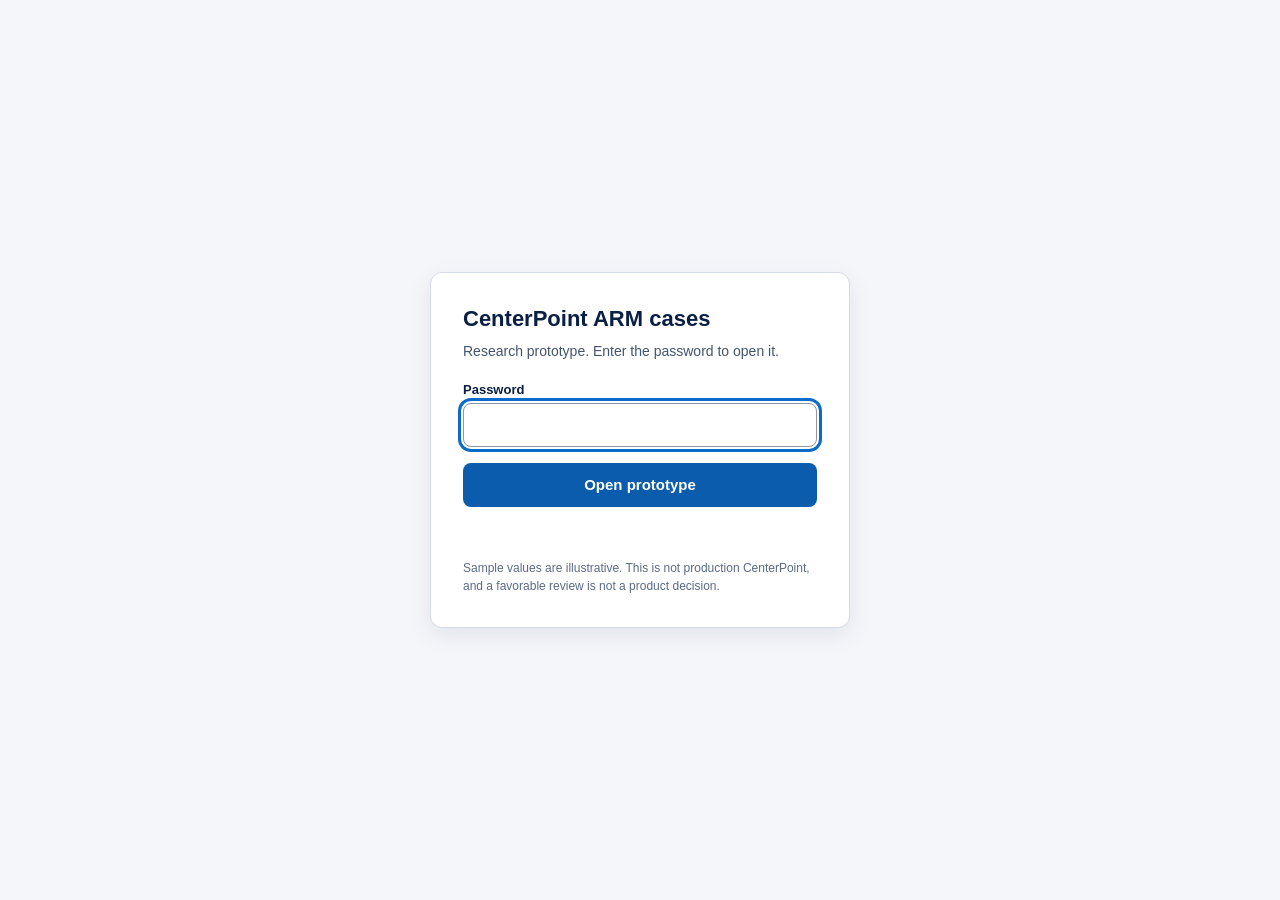
==== mvp-coming-soon.html @ 1a556a8f "Republish as a six-release plan: new R1 coming soon release, and every later release moved back one " ====
<!doctype html>
<html lang="en">
<head>
<meta charset="utf-8">
<meta name="viewport" content="width=device-width, initial-scale=1">
<meta name="robots" content="noindex, nofollow">
<title>CenterPoint ARM cases, R1 coming soon (research prototype)</title>
<style>
  :root { color-scheme: light; }
  * { box-sizing: border-box; }
  body { margin: 0; min-height: 100vh; display: grid; place-items: center; background: #f4f6fa; color: #0a1f44; font-family: Roboto, "Helvetica Neue", Arial, sans-serif; }
  main { width: min(420px, calc(100vw - 32px)); background: #fff; border: 1px solid #d5dbe6; border-radius: 12px; padding: 32px; box-shadow: 0 8px 24px rgba(10, 31, 68, 0.08); }
  h1 { margin: 0 0 8px; font-size: 22px; line-height: 1.25; }
  p { margin: 0 0 20px; font-size: 14px; line-height: 1.5; color: #44546f; }
  label { display: block; margin-bottom: 6px; font-size: 13px; font-weight: 600; }
  input { width: 100%; height: 44px; padding: 0 12px; border: 1px solid #8a96ab; border-radius: 8px; font: inherit; font-size: 16px; color: inherit; }
  input:focus-visible, button:focus-visible { outline: 3px solid #0b6bcb; outline-offset: 2px; }
  button { width: 100%; height: 44px; margin-top: 16px; border: 0; border-radius: 8px; background: #0b5cad; color: #fff; font: inherit; font-size: 15px; font-weight: 600; cursor: pointer; }
  button:disabled { background: #6b7a94; cursor: progress; }
  #msg { min-height: 20px; margin: 12px 0 0; font-size: 14px; color: #a1281d; }
  small.notice { margin-top: 20px; padding-top: 14px; border-top: 1px solid #e3e8f0; }
  small { display: block; margin-top: 20px; font-size: 12px; line-height: 1.5; color: #5b6a85; }
</style>
</head>
<body>
<main>
  <h1>CenterPoint ARM cases</h1>
  <p>Research prototype. Enter the password to open it.</p>
  <form id="gate" autocomplete="off">
    <label for="pw">Password</label>
    <input id="pw" type="password" autocomplete="current-password" required autofocus>
    <button id="go" type="submit">Open prototype</button>
    <p id="msg" role="alert" aria-live="polite"></p>
  </form>
  <small>Sample values are illustrative. This is not production CenterPoint, and a favorable review is not a product decision.</small>
</main>
<script>
(function () {
  var form = document.getElementById("gate");
  var pw = document.getElementById("pw");
  var go = document.getElementById("go");
  var msg = document.getElementById("msg");
  async function open(password) {
    var response = await fetch("assets/prototype-soon.enc");
    if (!response.ok) throw new Error("missing");
    var bytes = new Uint8Array(await response.arrayBuffer());
    var material = await crypto.subtle.importKey("raw", new TextEncoder().encode(password), "PBKDF2", false, ["deriveKey"]);
    var key = await crypto.subtle.deriveKey({ name: "PBKDF2", salt: bytes.slice(0, 16), iterations: 600000, hash: "SHA-256" }, material, { name: "AES-GCM", length: 256 }, false, ["decrypt"]);
    var packed;
    try { packed = await crypto.subtle.decrypt({ name: "AES-GCM", iv: bytes.slice(16, 28) }, key, bytes.slice(28)); }
    catch (e) { throw new Error("wrong"); }
    var html = await new Response(new Blob([packed]).stream().pipeThrough(new DecompressionStream("gzip"))).text();
    document.open(); document.write(html); document.close();
  }
  form.addEventListener("submit", async function (event) {
    event.preventDefault();
    msg.textContent = "";
    go.disabled = true; go.textContent = "Opening…";
    try { await open(pw.value); }
    catch (e) {
      msg.textContent = e && e.message === "wrong" ? "That password did not work." : "The prototype could not be loaded. Try again later.";
      go.disabled = false; go.textContent = "Open prototype"; pw.select();
    }
  });
})();
</script>
</body>
</html>
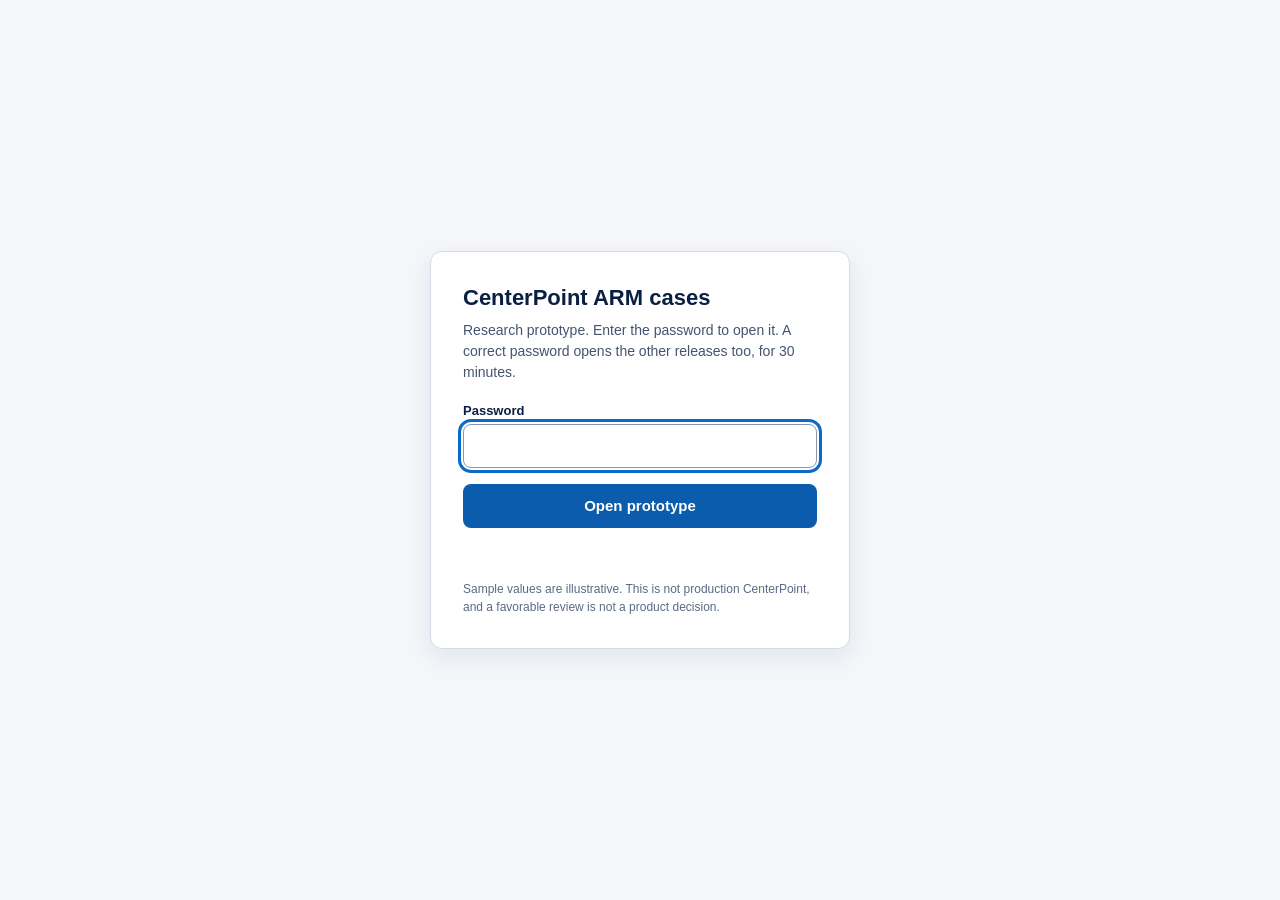
==== commit 57814e2c: "Remember a correct prototype password for 30 minutes across the release pages. Entering it once open" ====
--- a/mvp-coming-soon.html
+++ b/mvp-coming-soon.html
@@ -25,7 +25,7 @@
 <body>
 <main>
   <h1>CenterPoint ARM cases</h1>
-  <p>Research prototype. Enter the password to open it.</p>
+  <p>Research prototype. Enter the password to open it. A correct password opens the other releases too, for 30 minutes.</p>
   <form id="gate" autocomplete="off">
     <label for="pw">Password</label>
     <input id="pw" type="password" autocomplete="current-password" required autofocus>
@@ -40,6 +40,22 @@
   var pw = document.getElementById("pw");
   var go = document.getElementById("go");
   var msg = document.getElementById("msg");
+  var KEY = "arm_mvp_gate";
+  var HALF_HOUR = 30 * 60 * 1000;
+  function savedPassword() {
+    try {
+      var saved = JSON.parse(localStorage.getItem(KEY) || "null");
+      if (!saved || !saved.password || !saved.until || saved.until < Date.now()) { localStorage.removeItem(KEY); return ""; }
+      return saved.password;
+    } catch (e) { return ""; }
+  }
+  function remember(password) {
+    try {
+      var saved = JSON.parse(localStorage.getItem(KEY) || "null");
+      var until = saved && saved.until > Date.now() ? saved.until : Date.now() + HALF_HOUR;
+      localStorage.setItem(KEY, JSON.stringify({ password: password, until: until }));
+    } catch (e) { /* a private window can refuse storage; the page still opens */ }
+  }
   async function open(password) {
     var response = await fetch("assets/prototype-soon.enc");
     if (!response.ok) throw new Error("missing");
@@ -50,18 +66,25 @@
     try { packed = await crypto.subtle.decrypt({ name: "AES-GCM", iv: bytes.slice(16, 28) }, key, bytes.slice(28)); }
     catch (e) { throw new Error("wrong"); }
     var html = await new Response(new Blob([packed]).stream().pipeThrough(new DecompressionStream("gzip"))).text();
+    remember(password);
     document.open(); document.write(html); document.close();
   }
-  form.addEventListener("submit", async function (event) {
-    event.preventDefault();
+  async function tryOpen(password) {
     msg.textContent = "";
     go.disabled = true; go.textContent = "Opening…";
-    try { await open(pw.value); }
+    try { await open(password); }
     catch (e) {
+      if (e && e.message === "wrong") { try { localStorage.removeItem(KEY); } catch (err) { /* ignore */ } }
       msg.textContent = e && e.message === "wrong" ? "That password did not work." : "The prototype could not be loaded. Try again later.";
       go.disabled = false; go.textContent = "Open prototype"; pw.select();
     }
+  }
+  form.addEventListener("submit", function (event) {
+    event.preventDefault();
+    tryOpen(pw.value);
   });
+  var saved = savedPassword();
+  if (saved) tryOpen(saved);
 })();
 </script>
 </body>
